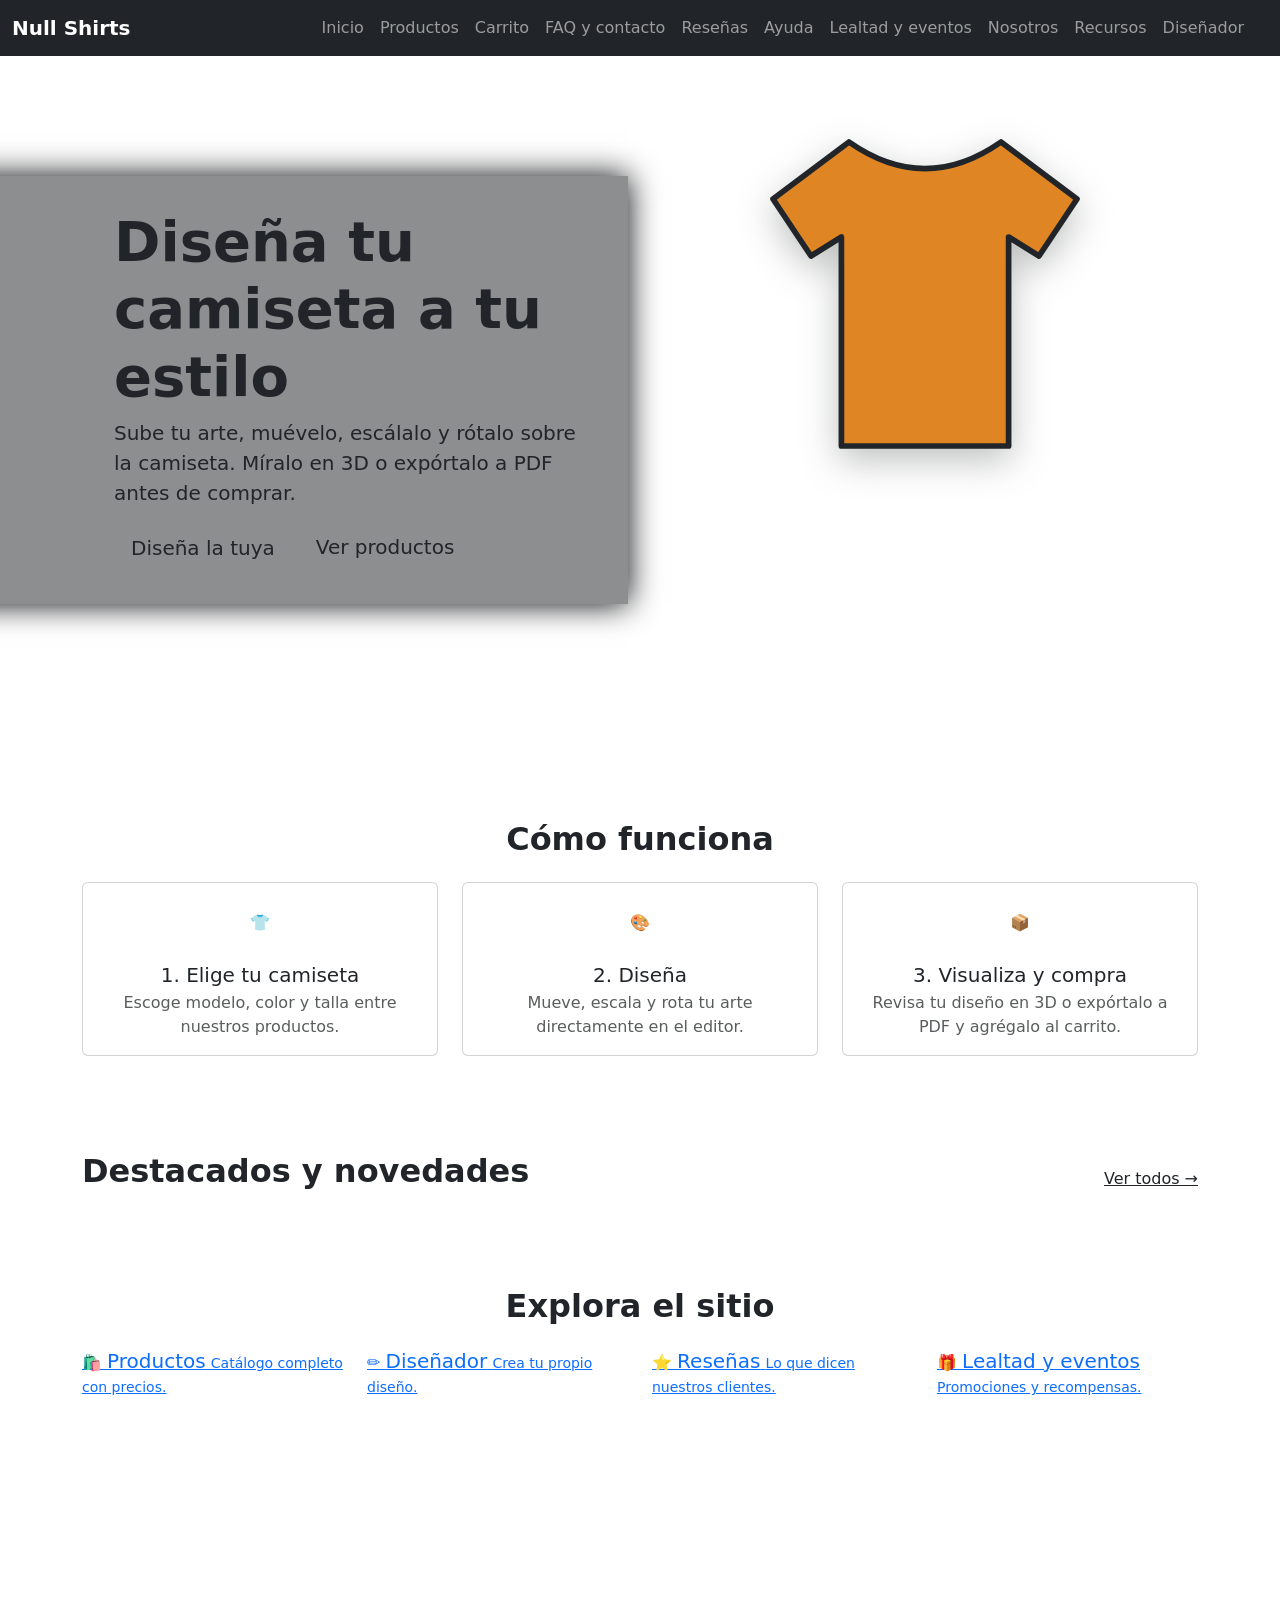
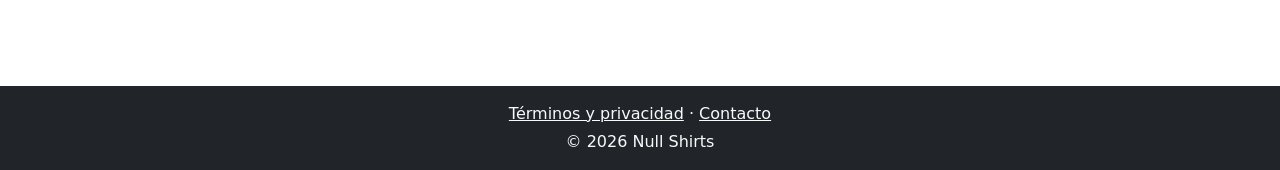
==== index.html @ 30210512 "Mejora tarjetas de sección Cómo funciona Convierte los pasos de la sección “Cómo funciona” en tarjet" ====
<!doctype html>
<html class="no-js" lang="es">

<head>
  <meta charset="utf-8">
  <meta name="viewport" content="width=device-width, initial-scale=1">
  <title>Null Shirts | Inicio</title>
  <meta name="description" content="Diseña tu propia camiseta: mueve, escala y rota tu arte, visualízala en 3D o expórtala a PDF.">

  <!-- Bootstrap primero, luego tus CSS -->
  <link href="https://cdn.jsdelivr.net/npm/bootstrap@5.3.3/dist/css/bootstrap.min.css" rel="stylesheet">
  <link rel="stylesheet" href="css/styles.css">
  <link rel="stylesheet" href="css/index.css">

  <meta property="og:title" content="Null Shirts | Diseña tu camiseta">
  <meta property="og:type" content="website">
  <meta property="og:url" content="">
  <meta property="og:image" content="">
  <meta property="og:image:alt" content="">

  <link rel="icon" href="/favicon.ico" sizes="any">
  <link rel="icon" href="/icon.svg" type="image/svg+xml">
  <link rel="apple-touch-icon" href="icon.png">

  <meta name="theme-color" content="#fafafa">
</head>

<body class="d-flex flex-column min-vh-100">

<!-- ENCABEZADO + NAVEGACIÓN -->
<header>
  <nav class="navbar navbar-expand-xl navbar-dark bg-dark sticky-top" aria-label="Navegación principal">
    <div class="container-fluid">
      <a class="navbar-brand fw-bold" href="index.html">Null Shirts</a>

      <button class="navbar-toggler" type="button"
              data-bs-toggle="collapse" data-bs-target="#menu"
              aria-controls="menu" aria-expanded="false" aria-label="Abrir menú">
        <span class="navbar-toggler-icon"></span>
      </button>

      <div class="collapse navbar-collapse" id="menu">
        <ul class="navbar-nav ms-auto mb-2 mb-xl-0">
          <li class="nav-item"><a class="nav-link" href="index.html">Inicio</a></li>
          <li class="nav-item"><a class="nav-link" href="pagina2.html">Productos</a></li>
          <li class="nav-item"><a class="nav-link" href="pagina3.html">Carrito</a></li>
          <li class="nav-item"><a class="nav-link" href="pagina4.html">FAQ y contacto</a></li>
          <li class="nav-item"><a class="nav-link" href="pagina5.html">Reseñas</a></li>
          <li class="nav-item"><a class="nav-link" href="pagina6.html">Ayuda</a></li>
          <li class="nav-item"><a class="nav-link" href="pagina7.html">Lealtad y eventos</a></li>
          <li class="nav-item"><a class="nav-link" href="pagina8.html">Nosotros</a></li>
          <li class="nav-item"><a class="nav-link" href="pagina9.html">Recursos</a></li>
          <li class="nav-item"><a class="nav-link" href="pagina10.html">Diseñador</a></li>
        </ul>
        <ul class="navbar-nav ms-xl-3 align-items-xl-center" id="auth-nav"></ul>
      </div>
    </div>
  </nav>
</header>

<main>

  <!-- 1. HERO -->
  <section class="hero hero-section py-5" aria-labelledby="hero-titulo">
    <div class="container">
      <div class="row align-items-center g-4">
        <div class="col-lg-6">
          <div class="hero-copy">
            <h1 id="hero-titulo" class="display-4 fw-bold">Diseña tu camiseta a tu estilo</h1>
            <p class="lead text-secondary">
              Sube tu arte, muévelo, escálalo y rótalo sobre la camiseta. Míralo en 3D
              o expórtalo a PDF antes de comprar.
            </p>
            <div class="d-flex flex-wrap gap-2">
              <a href="pagina10.html" class="btn btn-brand btn-lg">Diseña la tuya</a>
              <a href="pagina2.html" class="btn btn-outline-dark btn-lg">Ver productos</a>
            </div>
          </div>
        </div>
        <div class="col-lg-6 text-center">
          <!-- Imagen grande: camiseta en SVG. Puedes cambiarla por <img src="img/hero.jpg" class="img-fluid" alt="..."> -->
          <div class="orbita-escena">
            <svg class="hero-shirt" viewBox="0 0 100 100" role="img" aria-label="Camiseta de ejemplo">
              <path d="M30 10 L10 25 L20 40 L28 35 L28 90 L72 90 L72 35 L80 40 L90 25 L70 10 Q50 24 30 10 Z"
                    fill="#e08524" stroke="#212529" stroke-width="1.5" stroke-linejoin="round"/>
            </svg>

            <!-- 8 estampados .png que orbitan alrededor de la camiseta -->
            <div class="orbita" aria-hidden="true">
              <div class="estampado" style="--i:0"><img src="img/estampado-1.png" alt=""></div>
              <div class="estampado" style="--i:1"><img src="img/estampado-2.png" alt=""></div>
              <div class="estampado" style="--i:2"><img src="img/estampado-3.png" alt=""></div>
              <div class="estampado" style="--i:3"><img src="img/estampado-4.png" alt=""></div>
              <div class="estampado" style="--i:4"><img src="img/estampado-5.png" alt=""></div>
              <div class="estampado" style="--i:5"><img src="img/estampado-6.png" alt=""></div>
              <div class="estampado" style="--i:6"><img src="img/estampado-7.png" alt=""></div>
              <div class="estampado" style="--i:7"><img src="img/estampado-8.png" alt=""></div>
            </div>
          </div>
        </div>
      </div>
    </div>
  </section>

  <!-- Separador visual entre el hero y "Cómo funciona" -->
  <div class="separador-como-funciona" aria-hidden="true"></div>

  <div class="particulas-contenedor">
    <canvas class="particulas-canvas" aria-hidden="true"></canvas>

    <!-- 2. CÓMO FUNCIONA -->
    <section class="como-funciona particulas-seccion py-5" aria-labelledby="como-titulo">
      <div class="container position-relative">
        <h2 id="como-titulo" class="text-center fw-bold mb-4">Cómo funciona</h2>
        <div class="row g-4 text-center">
          <div class="col-md-4">
            <div class="card equipo h-100 text-center">
              <div class="card-body">
                <div class="avatar" aria-hidden="true">👕</div>
                <h3 class="h5 mt-3 mb-1">1. Elige tu camiseta</h3>
                <p class="mb-0">Escoge modelo, color y talla entre nuestros productos.</p>
              </div>
            </div>
          </div>
          <div class="col-md-4">
            <div class="card equipo h-100 text-center">
              <div class="card-body">
                <div class="avatar" aria-hidden="true">🎨</div>
                <h3 class="h5 mt-3 mb-1">2. Diseña</h3>
                <p class="mb-0">Mueve, escala y rota tu arte directamente en el editor.</p>
              </div>
            </div>
          </div>
          <div class="col-md-4">
            <div class="card equipo h-100 text-center">
              <div class="card-body">
                <div class="avatar" aria-hidden="true">📦</div>
                <h3 class="h5 mt-3 mb-1">3. Visualiza y compra</h3>
                <p class="mb-0">Revisa tu diseño en 3D o expórtalo a PDF y agrégalo al carrito.</p>
              </div>
            </div>
          </div>
        </div>
      </div>
    </section>

    <!-- 3. DESTACADOS (se generan desde js/index.js) -->
    <section class="destacados-section particulas-seccion py-5" aria-labelledby="destacados-titulo">
      <div class="container position-relative">
        <div class="d-flex justify-content-between align-items-end mb-4">
          <h2 id="destacados-titulo" class="fw-bold mb-0">Destacados y novedades</h2>
          <a href="pagina2.html" class="link-dark">Ver todos →</a>
        </div>
        <div id="destacados" class="row g-4"></div>
      </div>
    </section>

    <!-- 4. ACCESOS RÁPIDOS -->
    <section class="explora-section particulas-seccion py-5" aria-labelledby="accesos-titulo">
      <div class="container position-relative">
        <h2 id="accesos-titulo" class="text-center fw-bold mb-4">Explora el sitio</h2>
        <div class="row g-4">
        <div class="col-6 col-lg-3">
          <a href="pagina2.html" class="btn-animado w-100 h-100">
            <span class="btn-icono" aria-hidden="true">🛍️</span>
            <span class="h5 mb-0">Productos</span>
            <span class="small">Catálogo completo con precios.</span>
          </a>
        </div>
        <div class="col-6 col-lg-3">
          <a href="pagina10.html" class="btn-animado w-100 h-100">
            <span class="btn-icono" aria-hidden="true">✏️</span>
            <span class="h5 mb-0">Diseñador</span>
            <span class="small">Crea tu propio diseño.</span>
          </a>
        </div>
        <div class="col-6 col-lg-3">
          <a href="pagina5.html" class="btn-animado w-100 h-100">
            <span class="btn-icono" aria-hidden="true">⭐</span>
            <span class="h5 mb-0">Reseñas</span>
            <span class="small">Lo que dicen nuestros clientes.</span>
          </a>
        </div>
        <div class="col-6 col-lg-3">
          <a href="pagina7.html" class="btn-animado w-100 h-100">
            <span class="btn-icono" aria-hidden="true">🎁</span>
            <span class="h5 mb-0">Lealtad y eventos</span>
            <span class="small">Promociones y recompensas.</span>
          </a>
        </div>
        </div>
      </div>
    </section>
  </div>

  <!-- 5. LLAMADO A LA ACCIÓN FINAL -->
  <section class="cta-banda text-center text-white py-5" aria-labelledby="cta-titulo">
    <div class="container">
      <h2 id="cta-titulo" class="fw-bold">¿Listo para crear tu primera camiseta?</h2>
      <p class="mb-4">Empieza a diseñar ahora, es gratis probar el editor.</p>
      <a href="pagina10.html" class="btn btn-dark btn-lg">Empieza a diseñar</a>
    </div>
  </section>

</main>

<!-- PIE DE PÁGINA -->
<footer class="bg-dark text-light text-center py-3 mt-auto">
  <p class="mb-1"><a href="pagina5.html" class="link-light">Términos y privacidad</a> ·
    <a href="pagina4.html" class="link-light">Contacto</a></p>
  <p class="mb-0">&copy; 2026 Null Shirts</p>
</footer>

<!-- Scripts al final del body -->
<script src="https://cdn.jsdelivr.net/npm/bootstrap@5.3.3/dist/js/bootstrap.bundle.min.js"></script>
<script src="js/app.js"></script>
<script type="module" src="js/index.js"></script>
<script type="module" src="js/auth.js"></script>

</body>

</html>
---- css/index.css ----
.hero-shirt {
  width: 100%;
  max-width: 380px;
  filter: drop-shadow(0 12px 18px rgba(44, 47, 48, .3));
  transition: transform .3s ease;
}
.hero-shirt:hover { transform: rotate(-4deg) scale(1.04); }

.hero-section {
  background: url("../img/BG2.png") center bottom / 100% auto no-repeat;
  background-color: var(--graphite);
  color: var(--seashell);
}
.hero-copy {
  background-color: rgba(0, 5, 7, .45);
  margin-left: calc((100vw - 100%) / -2);
  padding: 2rem 2rem 2rem max(2rem, calc((100vw - 100%) / 2 + 2rem));

  box-shadow: 0 0 30px rgb(0 5 7);
}
.hero-section .lead { color: var(--seashell) !important; }
.hero-section .btn-outline-dark {
  --bs-btn-color: var(--seashell);
  --bs-btn-border-color: var(--seashell);
  --bs-btn-hover-bg: var(--seashell);
  --bs-btn-hover-border-color: var(--seashell);
  --bs-btn-hover-color: var(--graphite);
}

.separador-como-funciona {
  height: 3rem;
  background: linear-gradient(180deg, #100d10 0%, var(--seashell) 100%);
}

.paso-icono,
.acceso-icono { font-size: 2.5rem; }

.como-funciona .avatar {
  width: 3rem;
  height: 3rem;
  margin-inline: auto;
  display: grid;
  place-items: center;
  border-radius: 50%;
  background-color: var(--marca);
  color: #fff;
  font-weight: 700;
}

.como-funciona .equipo {
  transition: transform .2s ease, box-shadow .2s ease;
}
.como-funciona .equipo:hover {
  transform: translateY(-4px);
  box-shadow: 0 .5rem 1rem rgba(0, 0, 0, .12);
}

.particulas-contenedor {
  position: relative;
  overflow: hidden;
  background: var(--seashell);
}
.particulas-canvas {
  position: absolute;
  inset: 0;
  width: 100%;
  height: 100%;
  pointer-events: none;
  z-index: 1;
}
.particulas-seccion {
  position: relative;
}
.particulas-seccion > .container {
  z-index: 2;
}

.como-funciona {
  background: var(--seashell);
  color: var(--graphite);
}
.como-funciona p { color: rgba(44, 47, 48, .78); }

.destacados-section {
  background: url("../img/BG.png") center top / cover no-repeat;
}
.destacados-section .producto {
  background: rgba(247, 239, 233, .18);
  border: 1px solid rgba(247, 239, 233, .45);
  box-shadow: 0 .75rem 1.5rem rgba(0, 0, 0, .18);
  -webkit-backdrop-filter: blur(10px);
  backdrop-filter: blur(10px);
}
.destacados-section .producto-imagen {
  background: rgba(247, 239, 233, .12);
}
.destacados-section .producto:hover {
  box-shadow: 0 1rem 2rem rgba(0, 0, 0, .28);
}

/* Banda final: charcoal con botón claro (el btn-dark se perdería sobre graphite) */
.cta-banda { background-color: var(--charcoal); color: var(--seashell); }
.cta-banda .btn-dark {
  background-color: var(--seashell);
  border-color: var(--seashell);
  color: var(--graphite);
}
.cta-banda .btn-dark:hover { background-color: var(--cool-steel); border-color: var(--cool-steel); }

@media (prefers-reduced-motion: reduce) {
  .hero-shirt { transition: none; }
  .como-funciona .equipo { transition: none; }
}
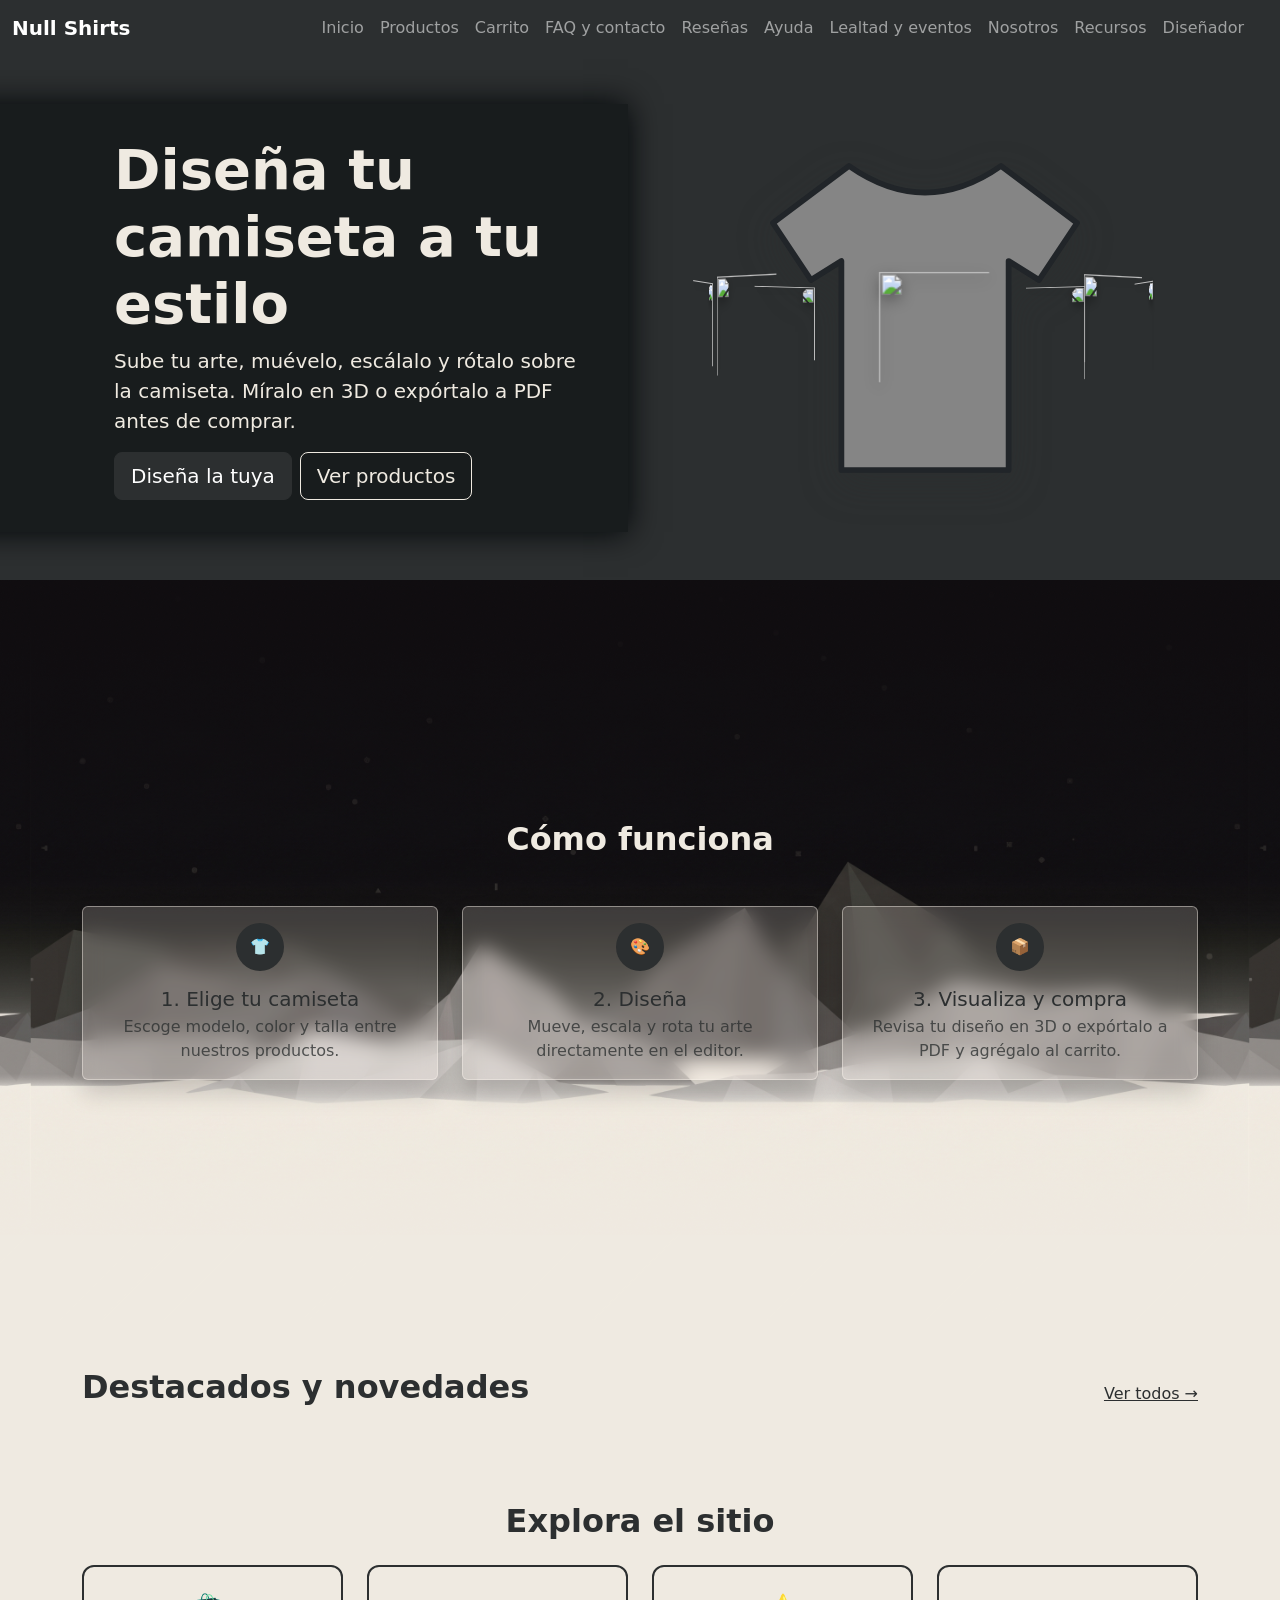
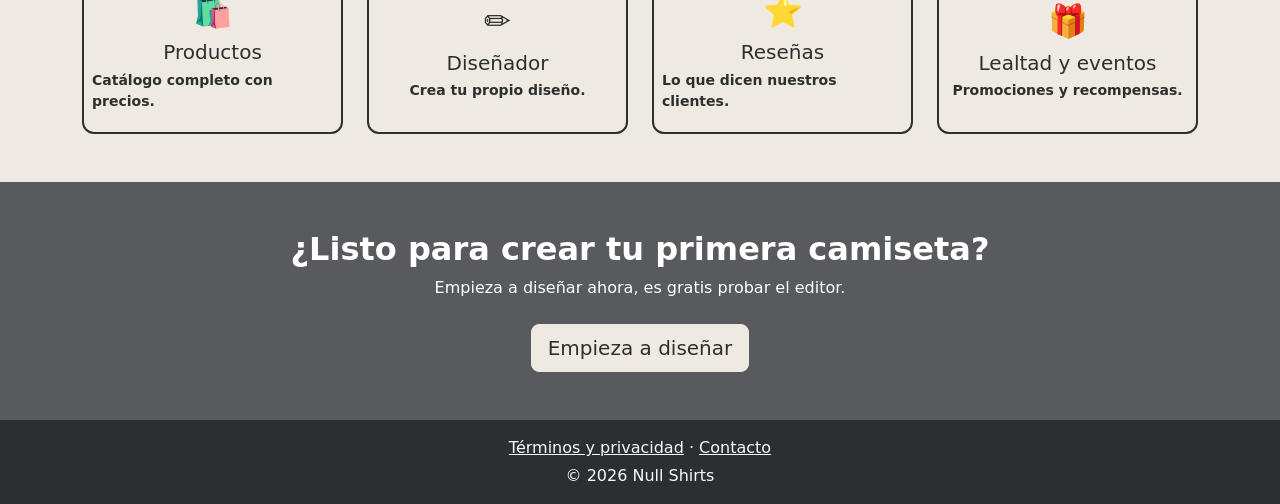
==== commit 42e43b8a: "Add parallax background to how-it-works section Replaces the old section separator with the BG3 back" ====
--- a/index.html
+++ b/index.html
@@ -82,7 +82,7 @@
           <div class="orbita-escena">
             <svg class="hero-shirt" viewBox="0 0 100 100" role="img" aria-label="Camiseta de ejemplo">
               <path d="M30 10 L10 25 L20 40 L28 35 L28 90 L72 90 L72 35 L80 40 L90 25 L70 10 Q50 24 30 10 Z"
-                    fill="#e08524" stroke="#212529" stroke-width="1.5" stroke-linejoin="round"/>
+                    fill="#858585" stroke="#212529" stroke-width="1.5" stroke-linejoin="round"/>
             </svg>
 
             <!-- 8 estampados .png que orbitan alrededor de la camiseta -->
@@ -102,16 +102,13 @@
     </div>
   </section>
 
-  <!-- Separador visual entre el hero y "Cómo funciona" -->
-  <div class="separador-como-funciona" aria-hidden="true"></div>
-
   <div class="particulas-contenedor">
     <canvas class="particulas-canvas" aria-hidden="true"></canvas>
 
     <!-- 2. CÓMO FUNCIONA -->
     <section class="como-funciona particulas-seccion py-5" aria-labelledby="como-titulo">
       <div class="container position-relative">
-        <h2 id="como-titulo" class="text-center fw-bold mb-4">Cómo funciona</h2>
+        <h2 id="como-titulo" class="text-center fw-bold mb-5">Cómo funciona</h2>
         <div class="row g-4 text-center">
           <div class="col-md-4">
             <div class="card equipo h-100 text-center">
--- a/css/styles.css
+++ b/css/styles.css
@@ -0,0 +1,560 @@
+/*! HTML5 Boilerplate v9.0.1 | MIT License | https://html5boilerplate.com/ */
+
+/* main.css 3.0.0 | MIT License | https://github.com/h5bp/main.css#readme */
+/*
+ * What follows is the result of much research on cross-browser styling.
+ * Credit left inline and big thanks to Nicolas Gallagher, Jonathan Neal,
+ * Kroc Camen, and the H5BP dev community and team.
+ */
+
+/* ==========================================================================
+   Base styles: opinionated defaults
+   ========================================================================== */
+
+html {
+  color: #222;
+  font-size: 1em;
+  line-height: 1.4;
+}
+
+/*
+ * Remove text-shadow in selection highlight:
+ * https://twitter.com/miketaylr/status/12228805301
+ *
+ * Customize the background color to match your design.
+ */
+
+::-moz-selection {
+  background: #b3d4fc;
+  text-shadow: none;
+}
+
+::selection {
+  background: #b3d4fc;
+  text-shadow: none;
+}
+
+/*
+ * A better looking default horizontal rule
+ */
+
+hr {
+  display: block;
+  height: 1px;
+  border: 0;
+  border-top: 1px solid #ccc;
+  margin: 1em 0;
+  padding: 0;
+}
+
+/*
+ * Remove the gap between audio, canvas, iframes,
+ * images, videos and the bottom of their containers:
+ * https://github.com/h5bp/html5-boilerplate/issues/440
+ */
+
+audio,
+canvas,
+iframe,
+img,
+svg,
+video {
+  vertical-align: middle;
+}
+
+/*
+ * Remove default fieldset styles.
+ */
+
+fieldset {
+  border: 0;
+  margin: 0;
+  padding: 0;
+}
+
+/*
+ * Allow only vertical resizing of textareas.
+ */
+
+textarea {
+  resize: vertical;
+}
+
+/* ==========================================================================
+   Author's custom styles
+   ========================================================================== */
+
+/* ==========================================================================
+   Helper classes
+   ========================================================================== */
+
+/*
+ * Hide visually and from screen readers
+ */
+
+.hidden,
+[hidden] {
+  display: none !important;
+}
+
+/*
+ * Hide only visually, but have it available for screen readers:
+ * https://snook.ca/archives/html_and_css/hiding-content-for-accessibility
+ *
+ * 1. For long content, line feeds are not interpreted as spaces and small width
+ *    causes content to wrap 1 word per line:
+ *    https://medium.com/@jessebeach/beware-smushed-off-screen-accessible-text-5952a4c2cbfe
+ */
+
+.visually-hidden {
+  border: 0;
+  clip: rect(0, 0, 0, 0);
+  height: 1px;
+  margin: -1px;
+  overflow: hidden;
+  padding: 0;
+  position: absolute;
+  white-space: nowrap;
+  width: 1px;
+  /* 1 */
+}
+
+/*
+ * Extends the .visually-hidden class to allow the element
+ * to be focusable when navigated to via the keyboard:
+ * https://www.drupal.org/node/897638
+ */
+
+.visually-hidden.focusable:active,
+.visually-hidden.focusable:focus {
+  clip: auto;
+  height: auto;
+  margin: 0;
+  overflow: visible;
+  position: static;
+  white-space: inherit;
+  width: auto;
+}
+
+/*
+ * Hide visually and from screen readers, but maintain layout
+ */
+
+.invisible {
+  visibility: hidden;
+}
+
+/*
+ * Clearfix: contain floats
+ *
+ * The use of `table` rather than `block` is only necessary if using
+ * `::before` to contain the top-margins of child elements.
+ */
+
+.clearfix::before,
+.clearfix::after {
+  content: "";
+  display: table;
+}
+
+.clearfix::after {
+  clear: both;
+}
+
+/* ==========================================================================
+   EXAMPLE Media Queries for Responsive Design.
+   These examples override the primary ('mobile first') styles.
+   Modify as content requires.
+   ========================================================================== */
+
+@media only screen and (min-width: 35em) {
+  /* Style adjustments for viewports that meet the condition */
+}
+
+@media print,
+  (-webkit-min-device-pixel-ratio: 1.25),
+  (min-resolution: 1.25dppx),
+  (min-resolution: 120dpi) {
+  /* Style adjustments for high resolution devices */
+}
+
+/* ==========================================================================
+   Print styles.
+   Inlined to avoid the additional HTTP request:
+   https://www.phpied.com/delay-loading-your-print-css/
+   ========================================================================== */
+
+@media print {
+  *,
+  *::before,
+  *::after {
+    background: #fff !important;
+    color: #000 !important;
+    /* Black prints faster */
+    box-shadow: none !important;
+    text-shadow: none !important;
+  }
+
+  a,
+  a:visited {
+    text-decoration: underline;
+  }
+
+  a[href]::after {
+    content: " (" attr(href) ")";
+  }
+
+  abbr[title]::after {
+    content: " (" attr(title) ")";
+  }
+
+  /*
+   * Don't show links that are fragment identifiers,
+   * or use the `javascript:` pseudo protocol
+   */
+  a[href^="#"]::after,
+  a[href^="javascript:"]::after {
+    content: "";
+  }
+
+  pre {
+    white-space: pre-wrap !important;
+  }
+
+  pre,
+  blockquote {
+    border: 1px solid #999;
+    page-break-inside: avoid;
+  }
+
+  tr,
+  img {
+    page-break-inside: avoid;
+  }
+
+  p,
+  h2,
+  h3 {
+    orphans: 3;
+    widows: 3;
+  }
+
+  h2,
+  h3 {
+    page-break-after: avoid;
+  }
+}
+
+/* Footer pegado abajo aunque la página tenga poco contenido */
+body {
+  min-height: 100vh;
+  display: flex;
+  flex-direction: column;
+}
+main { flex: 1; }
+/* ===== Paleta ===== */
+:root {
+  --seashell: #efeae1;
+  --cool-steel: #a29e9b;
+  --rosy-granite: #8a8d93;
+  --charcoal: #595a5e;
+  --graphite: #2c2f30;
+
+  --marca: var(--graphite);          /* color de acción */
+  --marca-hover: var(--charcoal);
+  --superficie: color-mix(in srgb, var(--cool-steel) 22%, var(--seashell));
+
+  /* Bootstrap 5.3 usa estas variables en body, bg-dark, text-secondary, bordes, etc. */
+  --bs-body-bg: var(--seashell);
+  --bs-body-bg-rgb: 247, 239, 233;
+  --bs-body-color: var(--graphite);
+  --bs-body-color-rgb: 44, 47, 48;
+  --bs-secondary-rgb: 89, 90, 94;            /* .text-secondary = charcoal */
+  --bs-dark-rgb: 44, 47, 48;                 /* .bg-dark = graphite */
+  --bs-border-color: color-mix(in srgb, var(--cool-steel) 60%, var(--seashell));
+}
+
+html { color: var(--graphite); }
+body { background-color: var(--seashell); }
+
+::selection { background: var(--cool-steel); color: var(--graphite); }
+::-moz-selection { background: var(--cool-steel); color: var(--graphite); }
+
+.bg-light { background-color: var(--superficie) !important; }
+
+/* ===== Navbar ===== */
+.navbar .nav-link.active {
+  background-color: var(--seashell);
+  border-radius: 0.375rem;
+  color: var(--graphite);
+}
+.navbar .btn-brand {                 /* Login sobre fondo graphite */
+  background-color: var(--seashell);
+  border-color: var(--seashell);
+  color: var(--graphite);
+}
+.navbar .btn-brand:hover,
+.navbar .btn-brand:focus {
+  background-color: var(--cool-steel);
+  border-color: var(--cool-steel);
+  color: var(--graphite);
+}
+.navbar .btn:focus-visible { outline-color: var(--seashell); }
+
+/* ===== Botón de marca ===== */
+.btn-brand {
+  background-color: var(--marca);
+  border-color: var(--marca);
+  color: var(--seashell);
+}
+.btn-brand:hover,
+.btn-brand:focus {
+  background-color: var(--marca-hover);
+  border-color: var(--marca-hover);
+  color: var(--seashell);
+}
+
+/* Botones outline-dark / dark en la misma gama */
+.btn-outline-dark {
+  --bs-btn-color: var(--graphite);
+  --bs-btn-border-color: var(--graphite);
+  --bs-btn-hover-bg: var(--graphite);
+  --bs-btn-hover-border-color: var(--graphite);
+  --bs-btn-hover-color: var(--seashell);
+  --bs-btn-active-bg: var(--charcoal);
+  --bs-btn-active-border-color: var(--charcoal);
+  --bs-btn-active-color: var(--seashell);
+}
+.btn-outline-secondary {
+  --bs-btn-color: var(--charcoal);
+  --bs-btn-border-color: var(--charcoal);
+  --bs-btn-hover-bg: var(--charcoal);
+  --bs-btn-hover-border-color: var(--charcoal);
+  --bs-btn-hover-color: var(--seashell);
+  --bs-btn-active-bg: var(--graphite);
+  --bs-btn-active-border-color: var(--graphite);
+  --bs-btn-active-color: var(--seashell);
+}
+.badge.text-bg-light { background-color: var(--seashell) !important; color: var(--graphite) !important; }
+
+/* Botones animados hacia las páginas principales */
+.btn-animado {
+  display: flex;
+  flex-direction: column;
+  align-items: center;
+  justify-content: center;
+  gap: .35rem;
+  padding: 1.25rem .5rem;
+  border: 2px solid var(--graphite);
+  border-radius: .75rem;
+  background-color: var(--seashell);
+  color: var(--graphite);
+  font-weight: 600;
+  position: relative;
+  overflow: hidden;
+  z-index: 0;
+  text-decoration: none;
+  transition: transform .25s ease, box-shadow .25s ease, color .25s ease;
+}
+.btn-animado::before {
+  content: "";
+  position: absolute;
+  inset: 0;
+  background-color: var(--graphite);
+  transform: translateY(101%);
+  transition: transform .3s ease;
+  z-index: -1;
+}
+.btn-animado:hover,
+.btn-animado:focus-visible {
+  color: var(--seashell);
+  transform: translateY(-6px);
+  box-shadow: 0 .75rem 1.5rem rgba(44, 47, 48, .25);
+}
+.btn-animado:hover::before,
+.btn-animado:focus-visible::before { transform: translateY(0); }
+
+.btn-icono {
+  font-size: 2rem;
+  display: inline-block;
+  transition: transform .3s ease;
+}
+.btn-animado:hover .btn-icono,
+.btn-animado:focus-visible .btn-icono { transform: scale(1.3) rotate(-8deg); }
+
+/* ===== Tarjetas ===== */
+.producto,
+.acceso {
+  transition: transform .2s ease, box-shadow .2s ease;
+}
+.producto:hover,
+.acceso:hover {
+  transform: translateY(-6px);
+  box-shadow: 0 .75rem 1.5rem rgba(44, 47, 48, .25);
+}
+.producto-imagen {
+  background-color: var(--superficie);
+  padding: 1.5rem;
+}
+.producto-imagen svg { width: 100%; max-width: 140px; }
+
+/* Efecto cristal compartido por las tarjetas de equipo y de cómo funciona */
+.equipo {
+  background: rgba(247, 239, 233, .18);
+  border: 1px solid rgba(247, 239, 233, .45);
+  box-shadow: 0 .75rem 1.5rem rgba(0, 0, 0, .18);
+  -webkit-backdrop-filter: blur(10px);
+  backdrop-filter: blur(10px);
+}
+
+/* Foco visible para quien navega con teclado */
+.btn:focus-visible,
+.form-control:focus-visible,
+.form-select:focus-visible {
+  outline: 3px solid var(--marca);
+  outline-offset: 2px;
+}
+.form-control:focus,
+.form-select:focus {
+  border-color: var(--charcoal);
+  box-shadow: 0 0 0 .25rem rgba(89, 90, 94, .35);
+}
+
+@media (prefers-reduced-motion: reduce) {
+  .btn-animado,
+  .btn-animado::before,
+  .btn-icono,
+  .producto,
+  .acceso,
+  .producto-imagen { transition: none; }
+  .btn-animado:hover,
+  .btn-animado:focus-visible,
+  .producto:hover,
+  .acceso:hover { transform: none; }
+}
+
+/* Menús desplegables de login y registro */
+.menu-auth { min-width: 18rem; }
+@media (max-width: 575.98px) { .menu-auth { min-width: 0; width: 100%; } }
+
+.btn-brand {
+  background-color: var(--marca);
+  border-color: var(--marca);
+  color: #fff;
+}
+.btn-brand:hover,
+.btn-brand:focus {
+  background-color: #c97218;
+  border-color: #c97218;
+  color: #fff;
+}
+
+/* Tarjetas con animación al pasar el cursor */
+.producto,
+.acceso {
+  transition: transform .2s ease, box-shadow .2s ease;
+}
+.producto:hover,
+.acceso:hover {
+  transform: translateY(-6px);
+  box-shadow: 0 .75rem 1.5rem rgba(0, 0, 0, .15);
+}
+
+.producto-imagen {
+  background-color: #f1f1f1;
+  padding: 1.5rem;
+}
+.producto-imagen svg { width: 100%; max-width: 140px; }
+
+/* Foco visible para quien navega con teclado */
+.btn:focus-visible,
+.form-control:focus-visible,
+.form-select:focus-visible {
+  outline: 3px solid var(--marca);
+  outline-offset: 2px;
+}
+
+@media (prefers-reduced-motion: reduce) {
+  .producto,
+  .acceso,
+  .producto-imagen { transition: none; }
+}
+
+/* Menús desplegables de login y registro */
+.menu-auth { min-width: 18rem; }
+@media (max-width: 575.98px) { .menu-auth { min-width: 0; width: 100%; } }
+
+/* ===== Órbita de estampados alrededor de la camiseta del hero ===== */
+.orbita-escena {
+  --radio: clamp(120px, 38vw, 220px);   /* distancia al centro */
+  --tam: clamp(44px, 12vw, 72px);       /* tamaño de cada estampado */
+  position: relative;
+  width: 100%;
+  max-width: 380px;
+  aspect-ratio: 1;
+  margin-inline: auto;
+  perspective: 1000px;
+  transform-style: preserve-3d;         /* camiseta y anillo comparten el mismo espacio 3D */
+}
+.orbita-escena .hero-shirt {
+  display: block;
+  width: 100%;
+  max-width: none;
+}
+
+.orbita {
+  position: absolute;
+  inset: 0;
+  transform-style: preserve-3d;
+  animation: orbitar 10s cubic-bezier(1, 0, 0, 1) infinite;
+  pointer-events: none;
+}
+
+.estampado {
+  position: absolute;
+  top: 50%;
+  left: 50%;
+  width: var(--tam);
+  height: var(--tam);
+  margin: calc(var(--tam) / -2) 0 0 calc(var(--tam) / -2);
+  --a: calc(var(--i) * 45deg);          /* 8 estampados = 45° entre cada uno */
+  transform: rotateY(var(--a)) translateZ(var(--radio));
+  transform-style: preserve-3d;
+}
+.estampado img {
+  display: block;
+  width: 120%;
+  height: 120%;
+  object-fit: contain;
+  /* contra-giro: el estampado siempre mira de frente al espectador */
+  animation: contragiro 10s ease-in-out infinite;
+  filter: drop-shadow(0 4px 6px rgba(0, 0, 0, .35));
+}
+
+@keyframes orbitar {
+  0%    { transform: rotateY(0deg); }
+  12.5% { transform: rotateY(45deg); }
+  25%   { transform: rotateY(90deg); }
+  37.5% { transform: rotateY(135deg); }
+  50%   { transform: rotateY(180deg); }
+  62.5% { transform: rotateY(225deg); }
+  75%   { transform: rotateY(270deg); }
+  87.5% { transform: rotateY(315deg); }
+  100%  { transform: rotateY(360deg); }
+}
+@keyframes contragiro {
+  0%    { transform: rotateY(calc(var(--a) * -1)); }
+  12.5% { transform: rotateY(calc(var(--a) * -1 - 45deg)); }
+  25%   { transform: rotateY(calc(var(--a) * -1 - 90deg)); }
+  37.5% { transform: rotateY(calc(var(--a) * -1 - 135deg)); }
+  50%   { transform: rotateY(calc(var(--a) * -1 - 180deg)); }
+  62.5% { transform: rotateY(calc(var(--a) * -1 - 225deg)); }
+  75%   { transform: rotateY(calc(var(--a) * -1 - 270deg)); }
+  87.5% { transform: rotateY(calc(var(--a) * -1 - 315deg)); }
+  100%  { transform: rotateY(calc(var(--a) * -1 - 360deg)); }
+}
+
+@media (prefers-reduced-motion: reduce) {
+  .orbita,
+  .estampado img { animation: none; }
+}
--- a/css/index.css
+++ b/css/index.css
@@ -25,11 +25,6 @@
   --bs-btn-hover-bg: var(--seashell);
   --bs-btn-hover-border-color: var(--seashell);
   --bs-btn-hover-color: var(--graphite);
-}
-
-.separador-como-funciona {
-  height: 3rem;
-  background: linear-gradient(180deg, #100d10 0%, var(--seashell) 100%);
 }
 
 .paso-icono,
@@ -76,8 +71,15 @@
 }
 
 .como-funciona {
-  background: var(--seashell);
-  color: var(--graphite);
+  margin-block: 12rem;
+  color: var(--seashell);
+}
+.como-funciona::before {
+  content: "";
+  position: absolute;
+  inset: -12rem 0;
+  background: url("../img/BG3.png") center top / auto 100% repeat-x;
+  z-index: 0;
 }
 .como-funciona p { color: rgba(44, 47, 48, .78); }
 
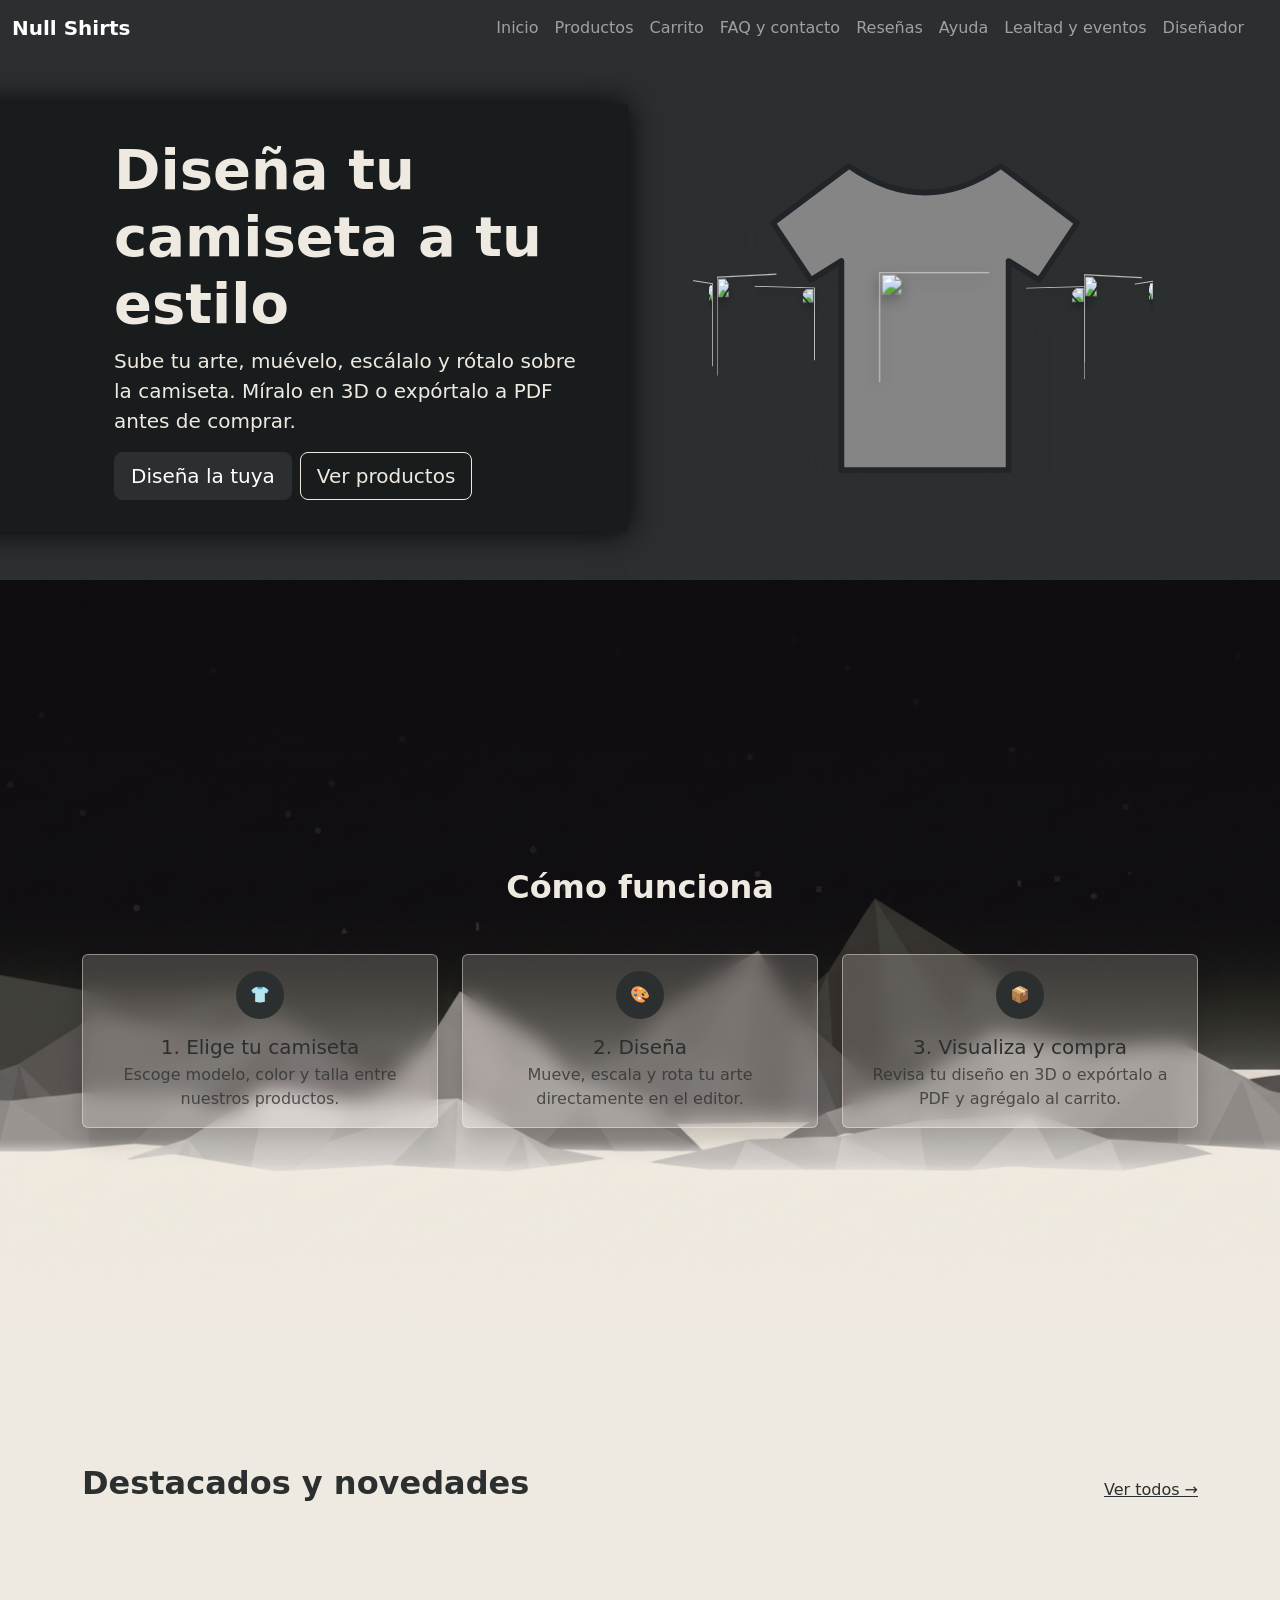
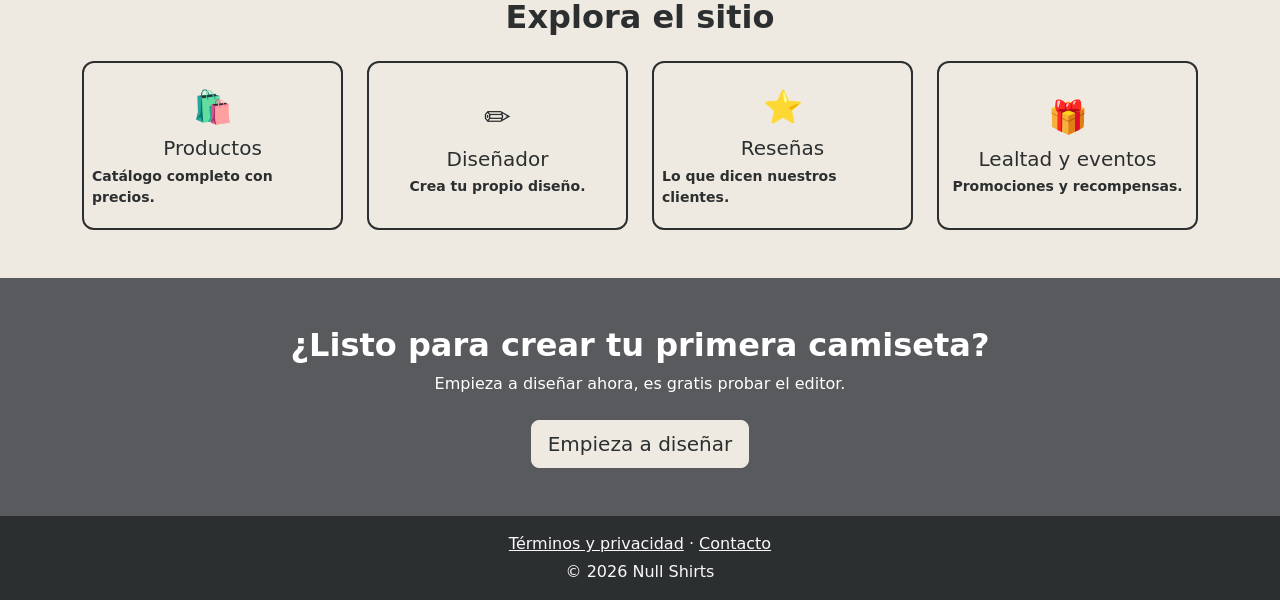
==== commit 8d3d2386: "Remove unused navigation pages Removed the Nosotros and Recursos links from all site navigation bars" ====
--- a/index.html
+++ b/index.html
@@ -48,8 +48,6 @@
           <li class="nav-item"><a class="nav-link" href="pagina5.html">Reseñas</a></li>
           <li class="nav-item"><a class="nav-link" href="pagina6.html">Ayuda</a></li>
           <li class="nav-item"><a class="nav-link" href="pagina7.html">Lealtad y eventos</a></li>
-          <li class="nav-item"><a class="nav-link" href="pagina8.html">Nosotros</a></li>
-          <li class="nav-item"><a class="nav-link" href="pagina9.html">Recursos</a></li>
           <li class="nav-item"><a class="nav-link" href="pagina10.html">Diseñador</a></li>
         </ul>
         <ul class="navbar-nav ms-xl-3 align-items-xl-center" id="auth-nav"></ul>
--- a/css/index.css
+++ b/css/index.css
@@ -7,7 +7,7 @@
 .hero-shirt:hover { transform: rotate(-4deg) scale(1.04); }
 
 .hero-section {
-  background: url("../img/BG2.png") center bottom / 100% auto no-repeat;
+  background: url("../img/BG2.png") center bottom / cover no-repeat;
   background-color: var(--graphite);
   color: var(--seashell);
 }
@@ -71,14 +71,14 @@
 }
 
 .como-funciona {
-  margin-block: 12rem;
+  margin-block: 15rem;
   color: var(--seashell);
 }
 .como-funciona::before {
   content: "";
   position: absolute;
-  inset: -12rem 0;
-  background: url("../img/BG3.png") center top / auto 100% repeat-x;
+  inset: -15rem 0;
+  background: url("../img/BG3.png") calc(50% + var(--bg3-scroll-x, 0px)) top / auto 100% repeat-x;
   z-index: 0;
 }
 .como-funciona p { color: rgba(44, 47, 48, .78); }
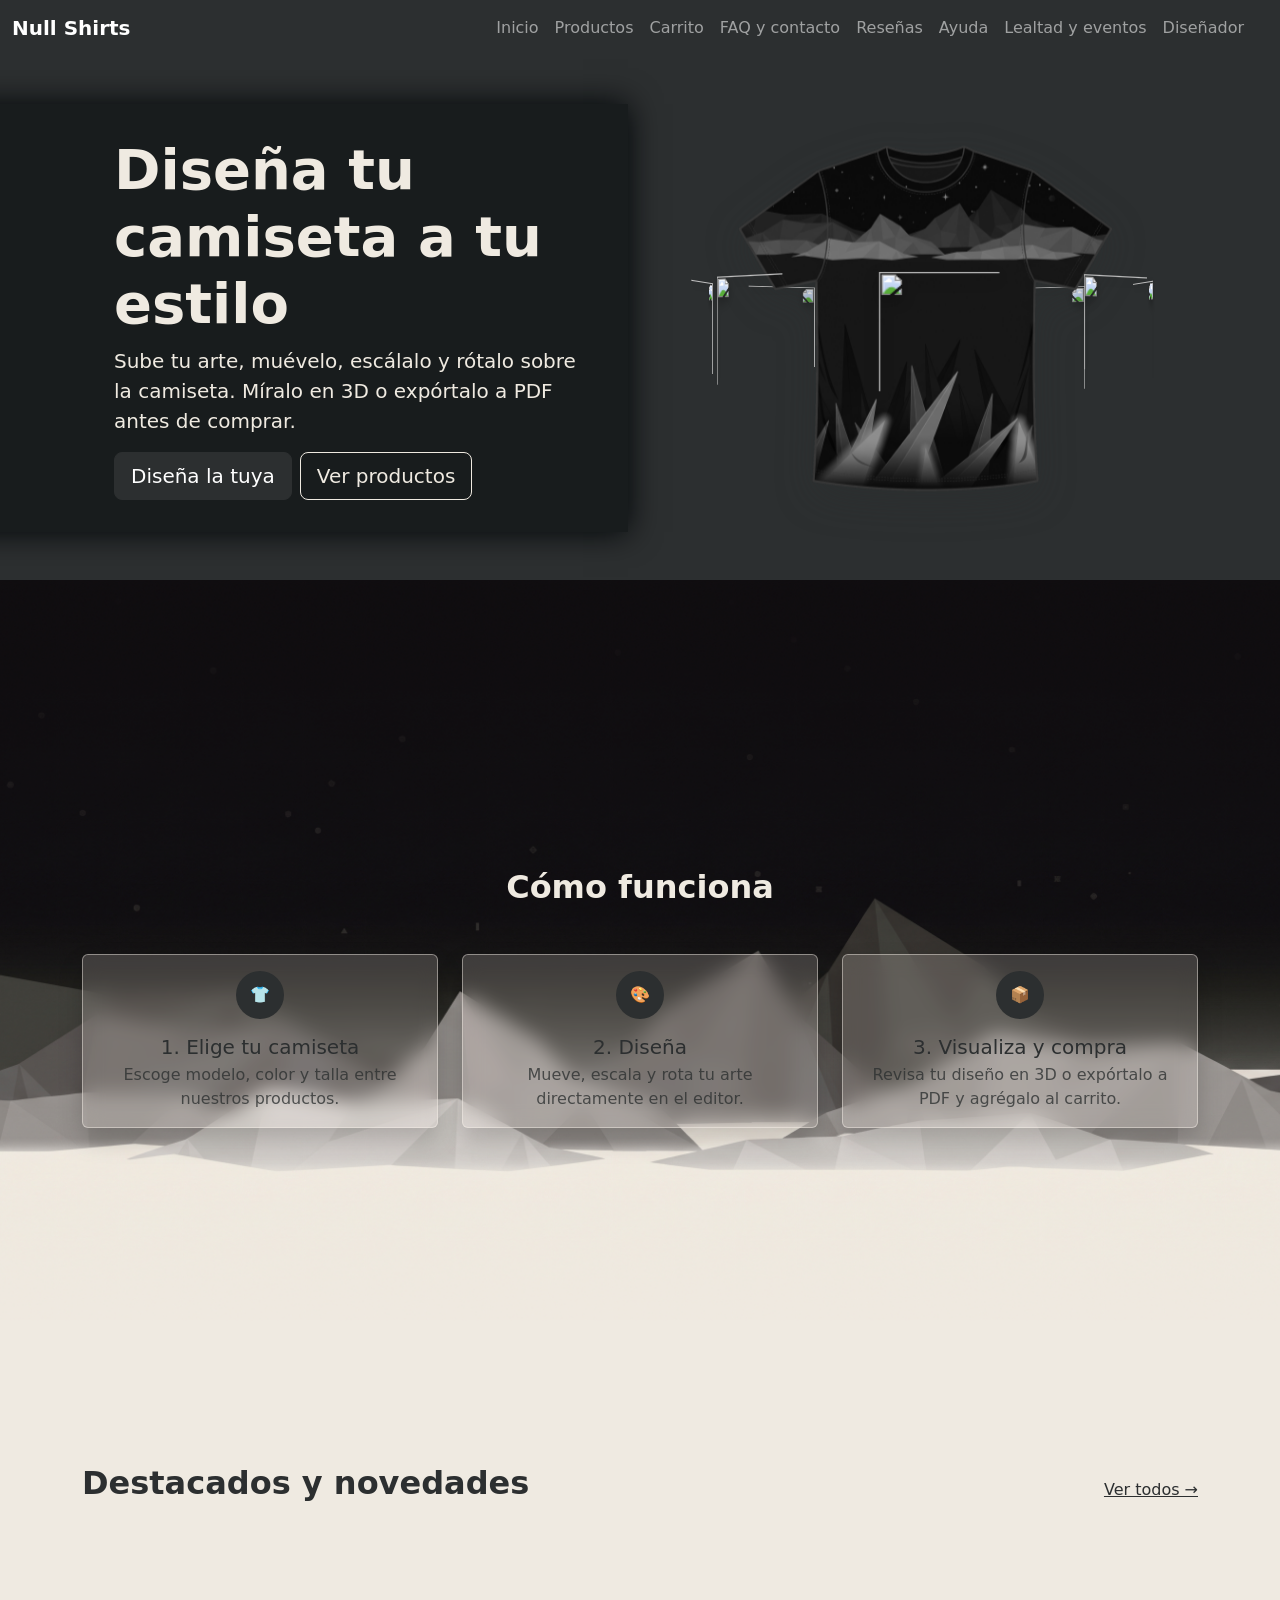
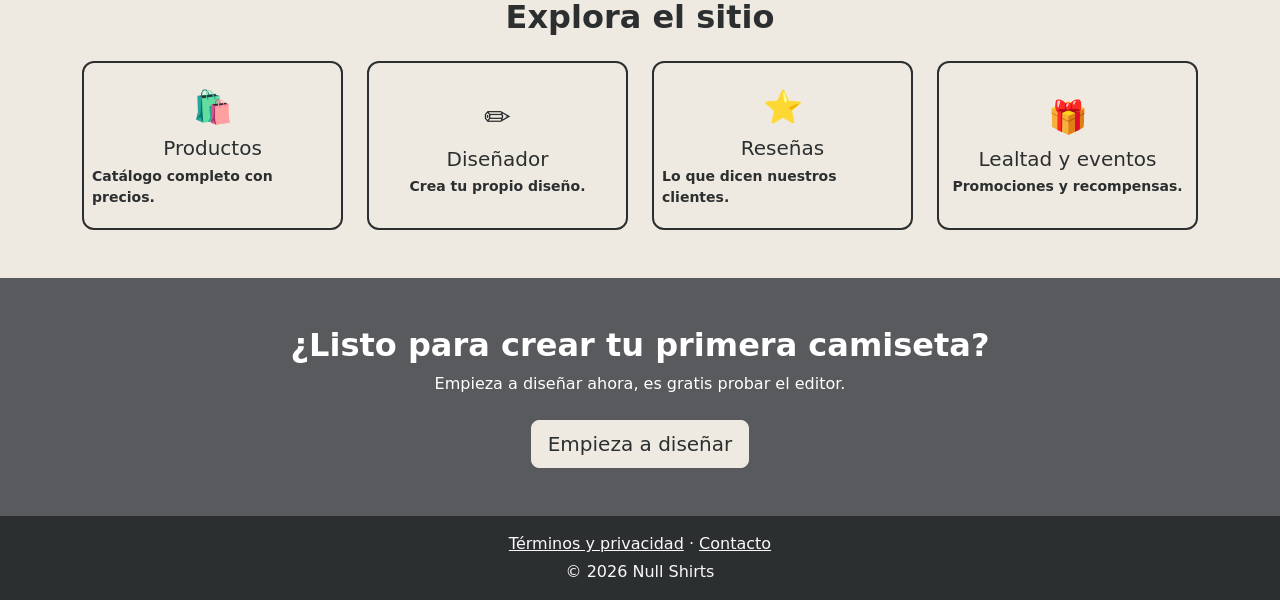
==== commit 00a9a2c8: "Añade camiseta PNG al héroe principal Reemplaza la camiseta SVG por `img/Shirt.png`, centra y posici" ====
--- a/index.html
+++ b/index.html
@@ -76,12 +76,9 @@
           </div>
         </div>
         <div class="col-lg-6 text-center">
-          <!-- Imagen grande: camiseta en SVG. Puedes cambiarla por <img src="img/hero.jpg" class="img-fluid" alt="..."> -->
+          <!-- Imagen grande: camiseta de ejemplo -->
           <div class="orbita-escena">
-            <svg class="hero-shirt" viewBox="0 0 100 100" role="img" aria-label="Camiseta de ejemplo">
-              <path d="M30 10 L10 25 L20 40 L28 35 L28 90 L72 90 L72 35 L80 40 L90 25 L70 10 Q50 24 30 10 Z"
-                    fill="#858585" stroke="#212529" stroke-width="1.5" stroke-linejoin="round"/>
-            </svg>
+            <img class="hero-shirt" src="img/Shirt.png" alt="Camiseta de ejemplo">
 
             <!-- 8 estampados .png que orbitan alrededor de la camiseta -->
             <div class="orbita" aria-hidden="true">
--- a/css/styles.css
+++ b/css/styles.css
@@ -497,9 +497,16 @@
   transform-style: preserve-3d;         /* camiseta y anillo comparten el mismo espacio 3D */
 }
 .orbita-escena .hero-shirt {
+  position: absolute;
+  top: 50%;
+  left: 50%;
   display: block;
   width: 100%;
   max-width: none;
+  transform: translate(-50%, -50%);
+}
+.orbita-escena .hero-shirt:hover {
+  transform: translate(-50%, -50%) rotate(-4deg) scale(1.04);
 }
 
 .orbita {
@@ -523,9 +530,11 @@
 }
 .estampado img {
   display: block;
-  width: 120%;
-  height: 120%;
-  object-fit: contain;
+  top: -30%;
+  left: -30%;
+  width: 130%;
+  height: 130%;
+  object-fit: fill;
   /* contra-giro: el estampado siempre mira de frente al espectador */
   animation: contragiro 10s ease-in-out infinite;
   filter: drop-shadow(0 4px 6px rgba(0, 0, 0, .35));
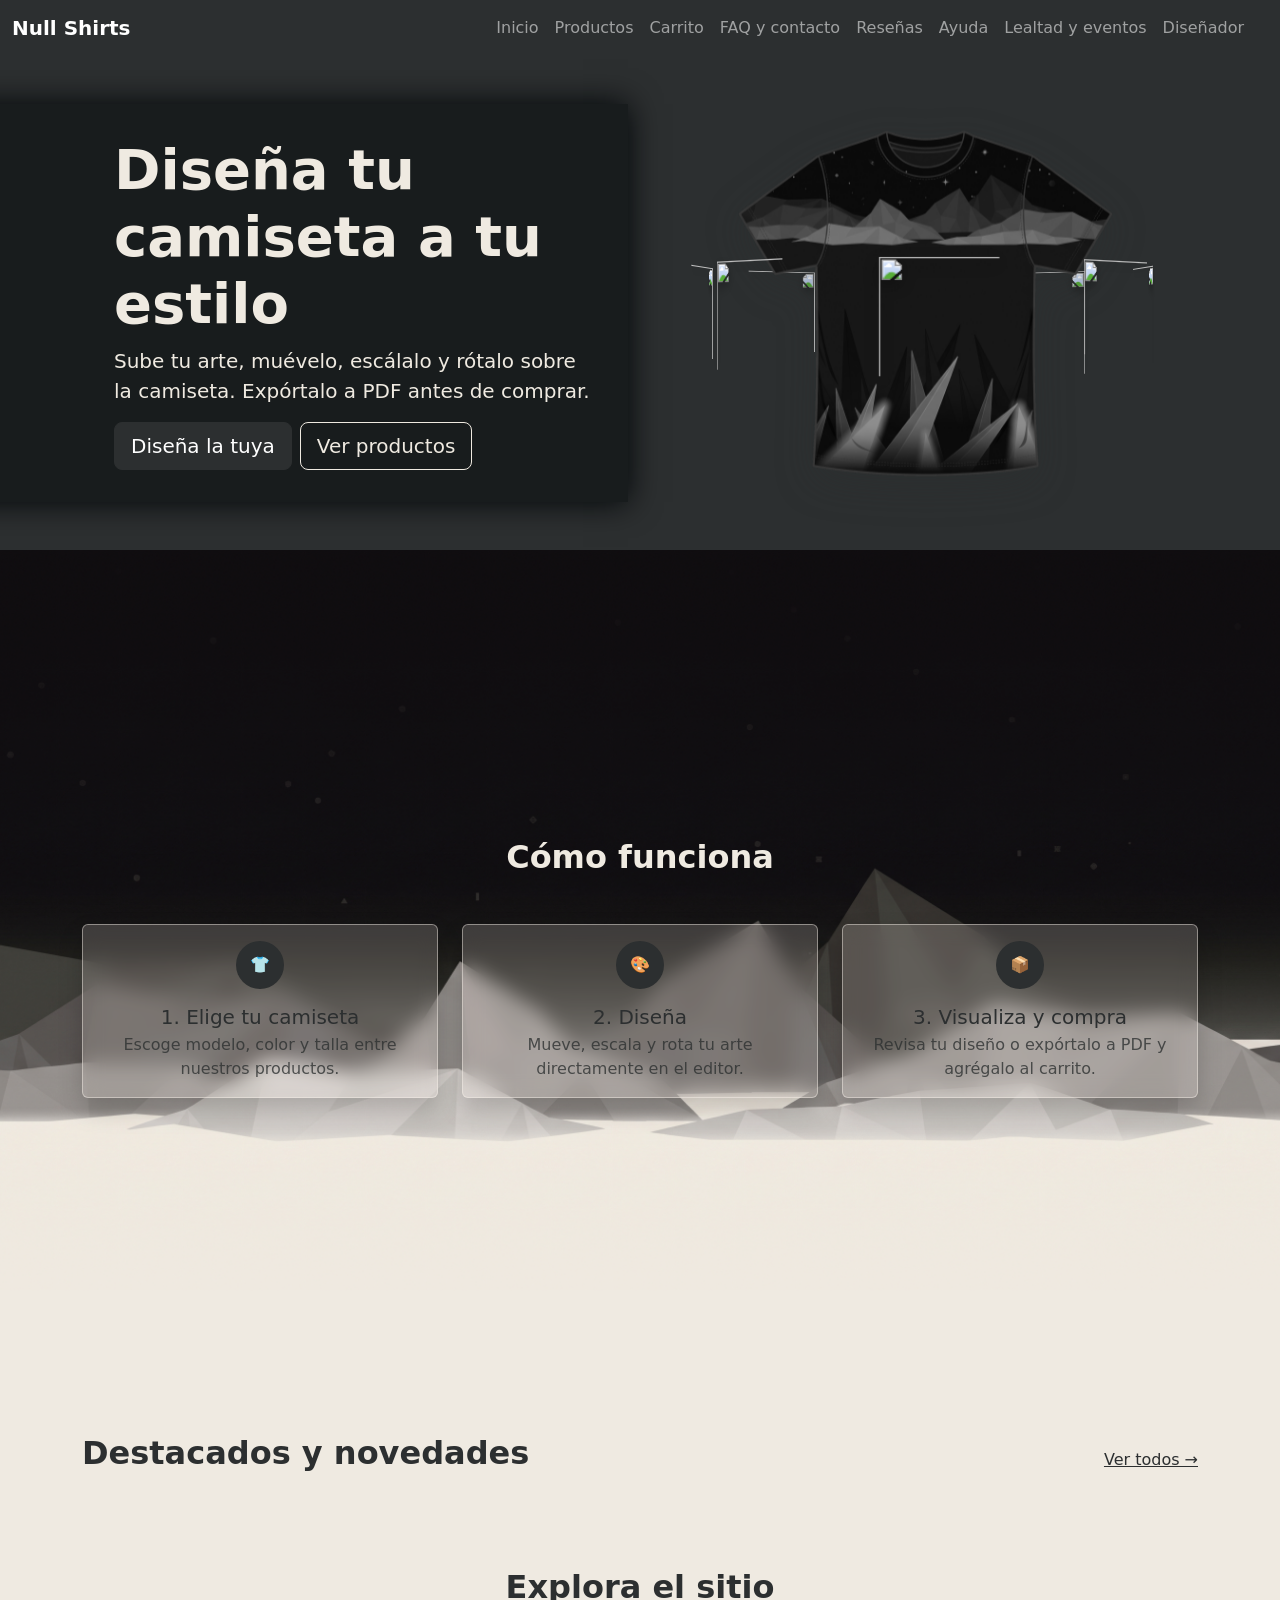
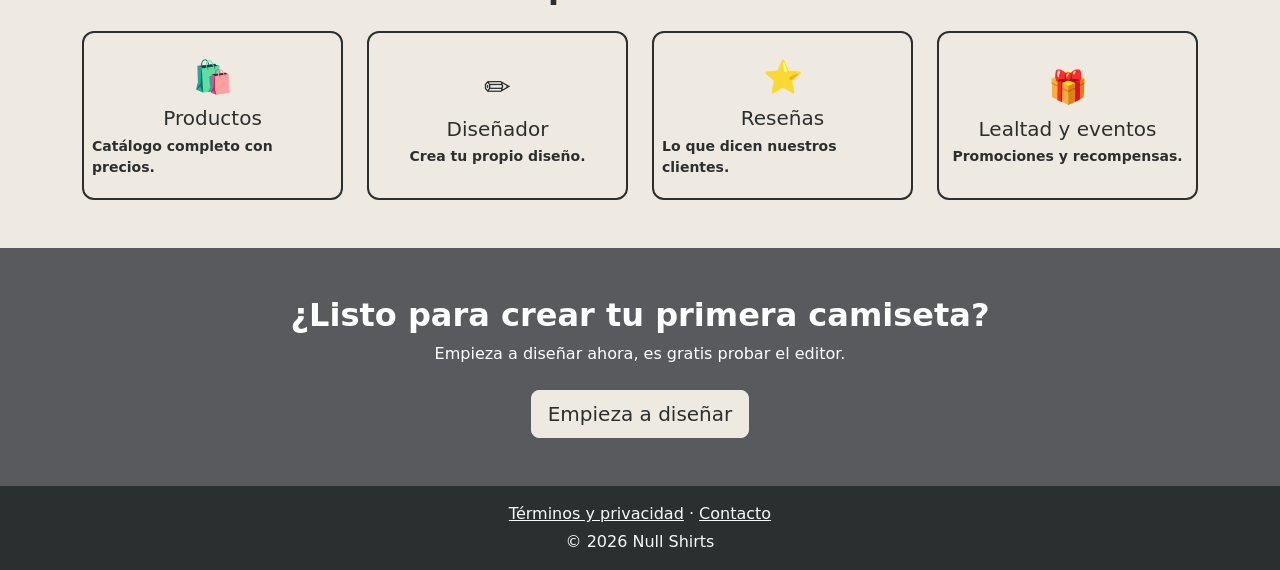
==== commit 55979c37: "Remove 3D preview claims from homepage Update the hero and purchase-step copy to describe design rev" ====
--- a/index.html
+++ b/index.html
@@ -18,9 +18,9 @@
   <meta property="og:image" content="">
   <meta property="og:image:alt" content="">
 
-  <link rel="icon" href="/favicon.ico" sizes="any">
+  <link rel="icon" href="/icon.svg" sizes="any">
   <link rel="icon" href="/icon.svg" type="image/svg+xml">
-  <link rel="apple-touch-icon" href="icon.png">
+  <link rel="apple-touch-icon" href="icon.svg">
 
   <meta name="theme-color" content="#fafafa">
 </head>
@@ -66,8 +66,7 @@
           <div class="hero-copy">
             <h1 id="hero-titulo" class="display-4 fw-bold">Diseña tu camiseta a tu estilo</h1>
             <p class="lead text-secondary">
-              Sube tu arte, muévelo, escálalo y rótalo sobre la camiseta. Míralo en 3D
-              o expórtalo a PDF antes de comprar.
+              Sube tu arte, muévelo, escálalo y rótalo sobre la camiseta. Expórtalo a PDF antes de comprar.
             </p>
             <div class="d-flex flex-wrap gap-2">
               <a href="pagina10.html" class="btn btn-brand btn-lg">Diseña la tuya</a>
@@ -128,7 +127,7 @@
               <div class="card-body">
                 <div class="avatar" aria-hidden="true">📦</div>
                 <h3 class="h5 mt-3 mb-1">3. Visualiza y compra</h3>
-                <p class="mb-0">Revisa tu diseño en 3D o expórtalo a PDF y agrégalo al carrito.</p>
+                <p class="mb-0">Revisa tu diseño o expórtalo a PDF y agrégalo al carrito.</p>
               </div>
             </div>
           </div>
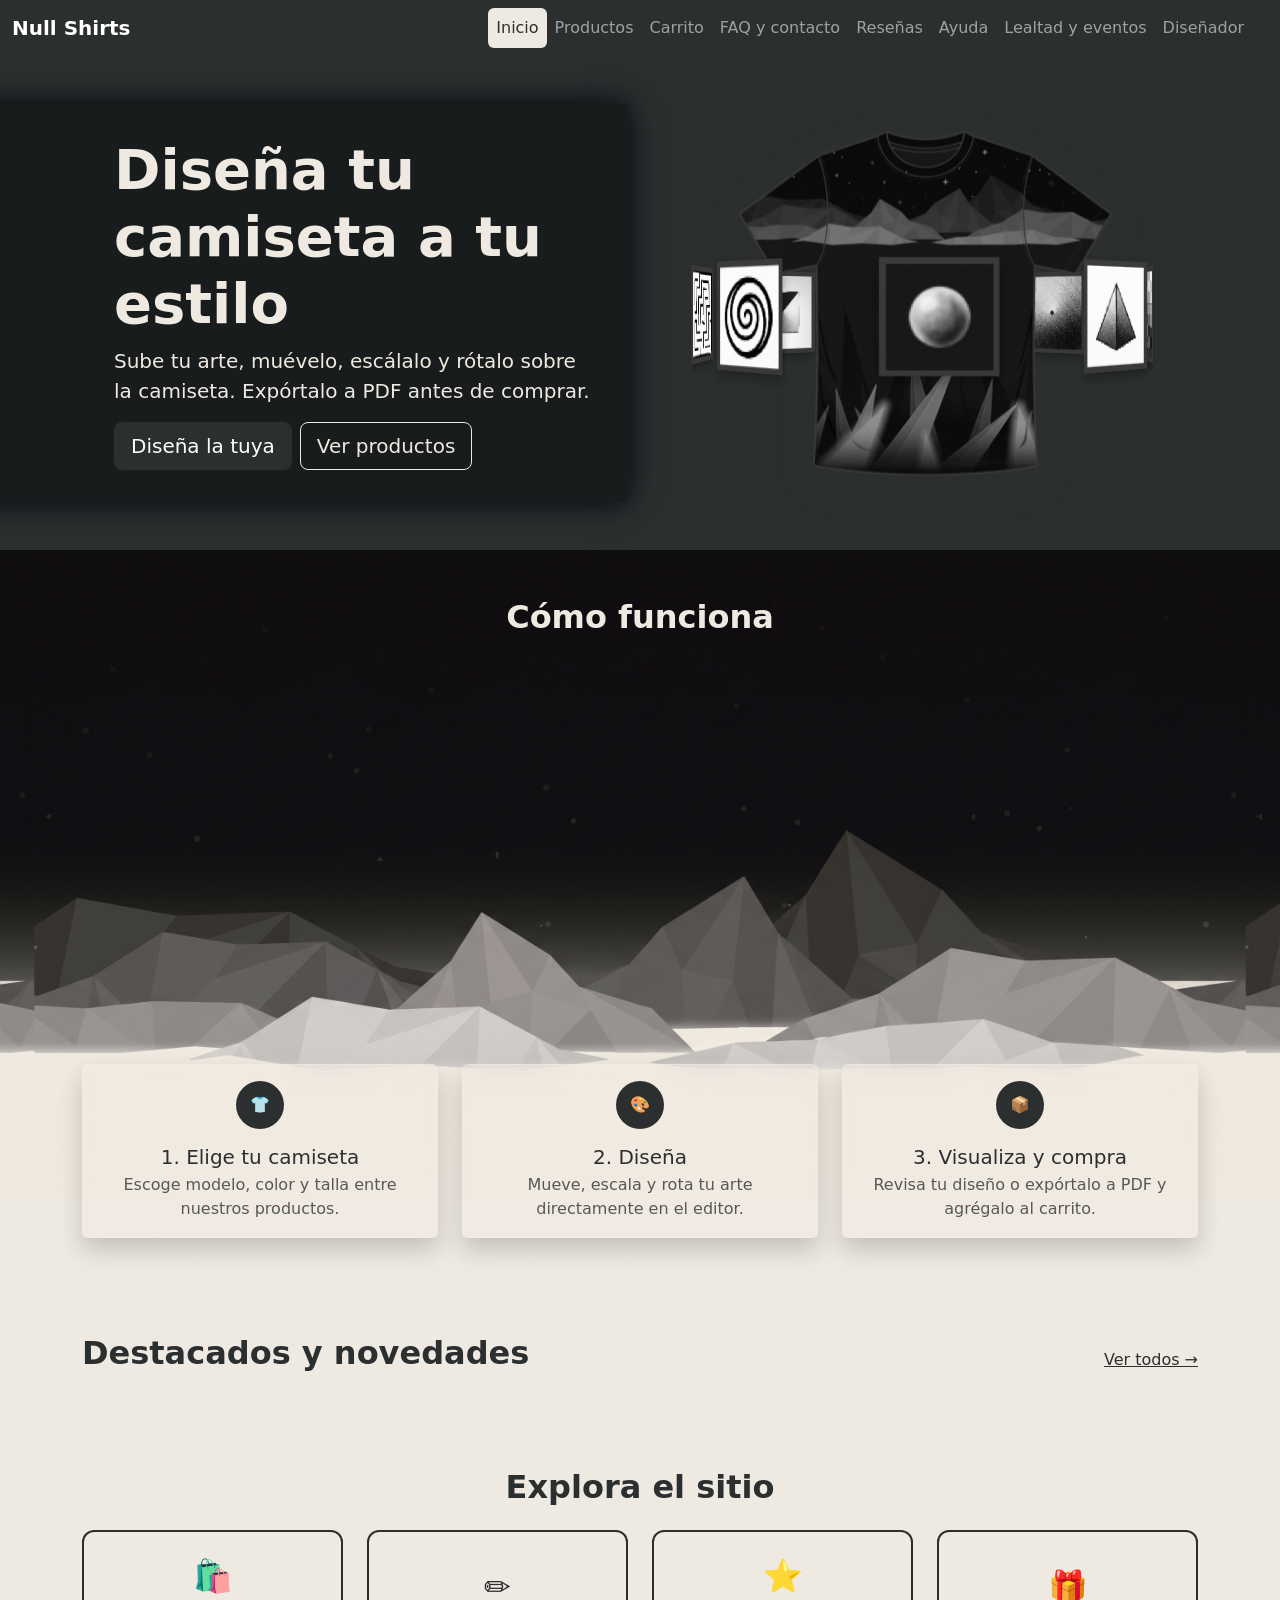
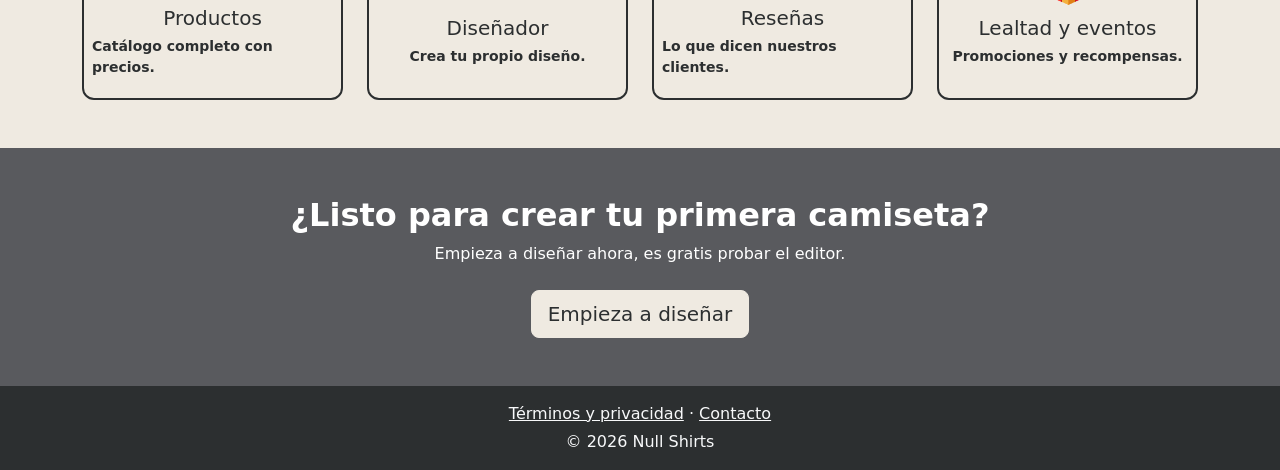
==== commit b8220933: "Simplify favicon declarations Consolidate the favicon metadata in index.html and pagina2.html to a s" ====
--- a/index.html
+++ b/index.html
@@ -18,9 +18,7 @@
   <meta property="og:image" content="">
   <meta property="og:image:alt" content="">
 
-  <link rel="icon" href="/icon.svg" sizes="any">
-  <link rel="icon" href="/icon.svg" type="image/svg+xml">
-  <link rel="apple-touch-icon" href="icon.svg">
+  <link rel="icon" href="icon.svg" type="image/svg+xml">
 
   <meta name="theme-color" content="#fafafa">
 </head>
--- a/css/styles.css
+++ b/css/styles.css
@@ -276,6 +276,12 @@
 
 html { color: var(--graphite); }
 body { background-color: var(--seashell); }
+.pagina-interna {
+  background-image: url("../img/ScrollBG.png");
+  background-position: top left;
+  background-size: 100% auto;
+  background-repeat: no-repeat;
+}
 
 ::selection { background: var(--cool-steel); color: var(--graphite); }
 ::-moz-selection { background: var(--cool-steel); color: var(--graphite); }
@@ -444,9 +450,9 @@
 }
 .btn-brand:hover,
 .btn-brand:focus {
-  background-color: #c97218;
-  border-color: #c97218;
-  color: #fff;
+  background-color: var(--marca-hover);
+  border-color: var(--marca-hover);
+  color: var(--seashell);
 }
 
 /* Tarjetas con animación al pasar el cursor */
@@ -461,7 +467,7 @@
 }
 
 .producto-imagen {
-  background-color: #f1f1f1;
+  background-color: var(--superficie);
   padding: 1.5rem;
 }
 .producto-imagen svg { width: 100%; max-width: 140px; }
--- a/css/index.css
+++ b/css/index.css
@@ -71,17 +71,35 @@
 }
 
 .como-funciona {
-  margin-block: 15rem;
+  height: 46rem;
   color: var(--seashell);
+}
+.como-funciona > .container {
+  display: flex;
+  flex-direction: column;
+  height: 100%;
+}
+.como-funciona h2 {
+  margin-bottom: 0 !important;
+}
+.como-funciona .row {
+  margin-top: auto;
 }
 .como-funciona::before {
   content: "";
   position: absolute;
-  inset: -15rem 0;
+  inset: 0;
   background: url("../img/BG3.png") calc(50% + var(--bg3-scroll-x, 0px)) top / auto 100% repeat-x;
   z-index: 0;
+  will-change: background-position;
 }
 .como-funciona p { color: rgba(44, 47, 48, .78); }
+
+@media (max-width: 767.98px) {
+  .como-funciona {
+    height: 46rem;
+  }
+}
 
 .destacados-section {
   background: url("../img/BG.png") center top / cover no-repeat;
